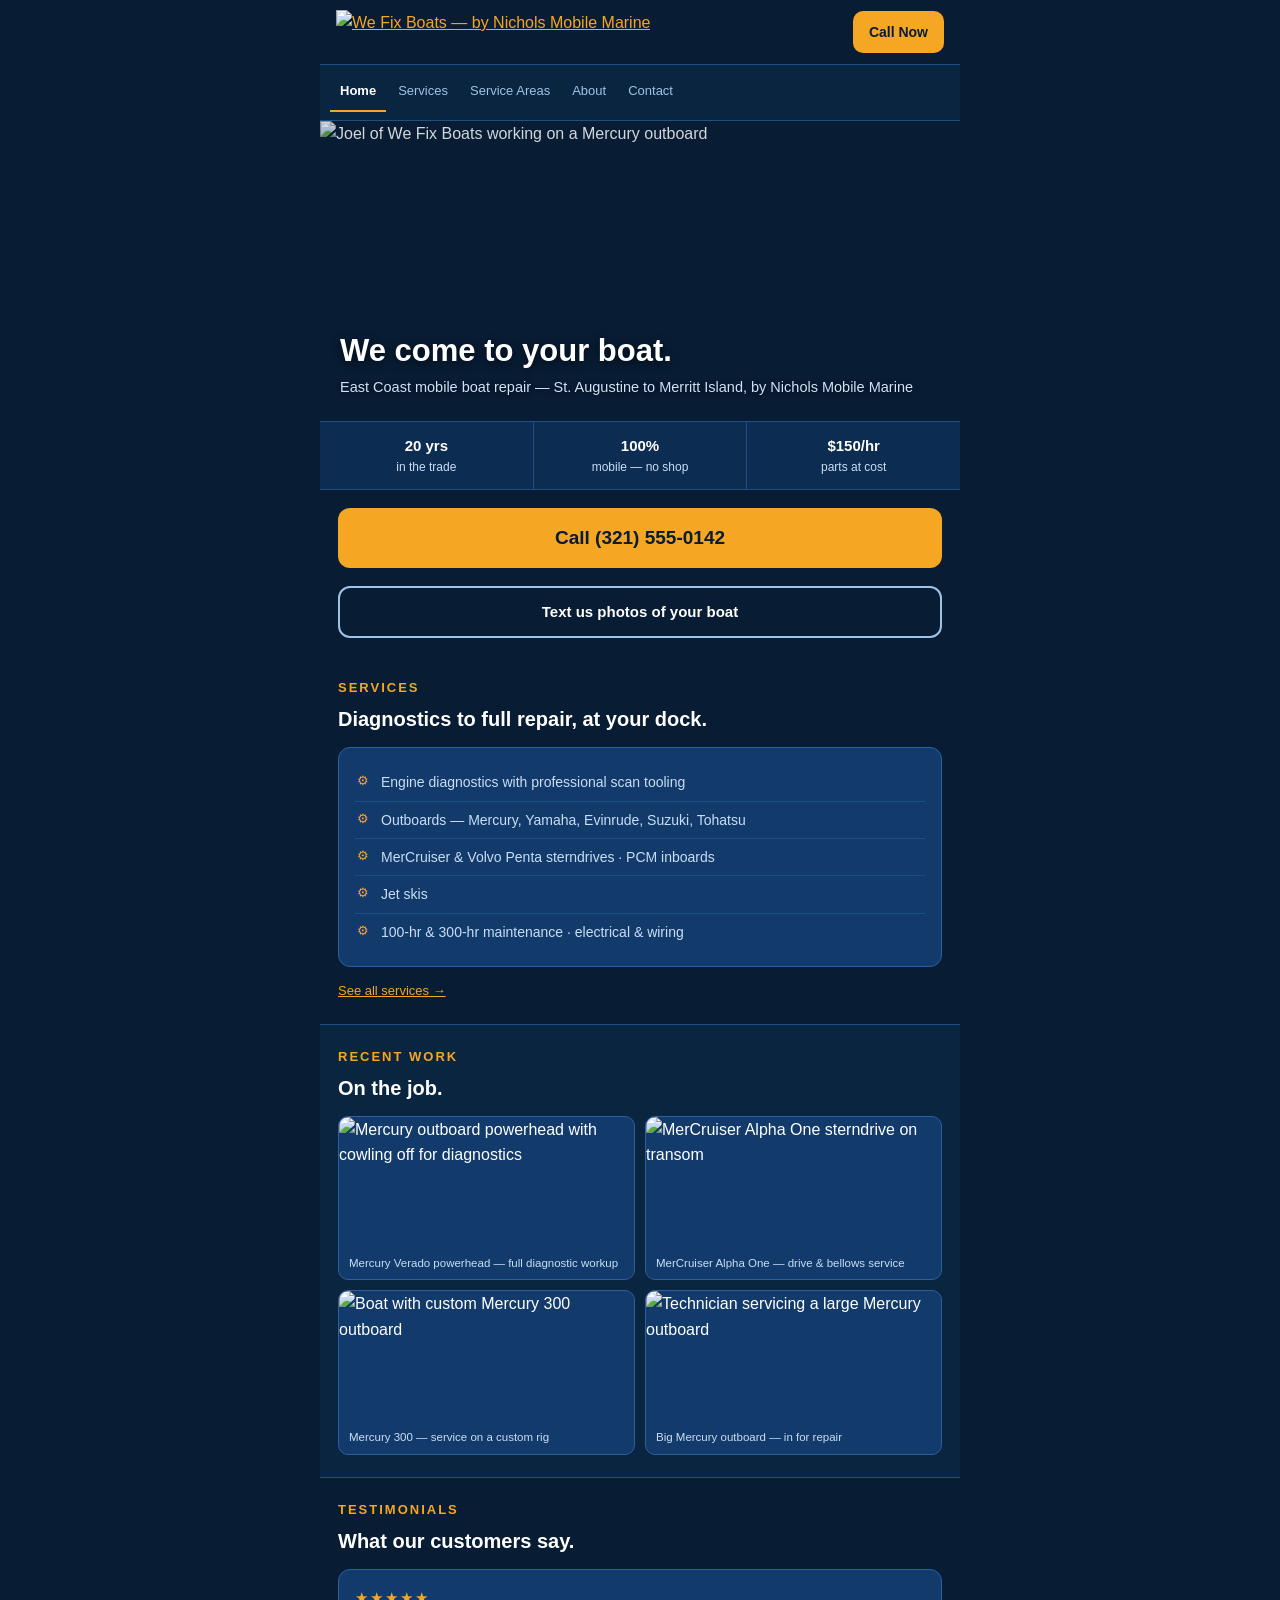
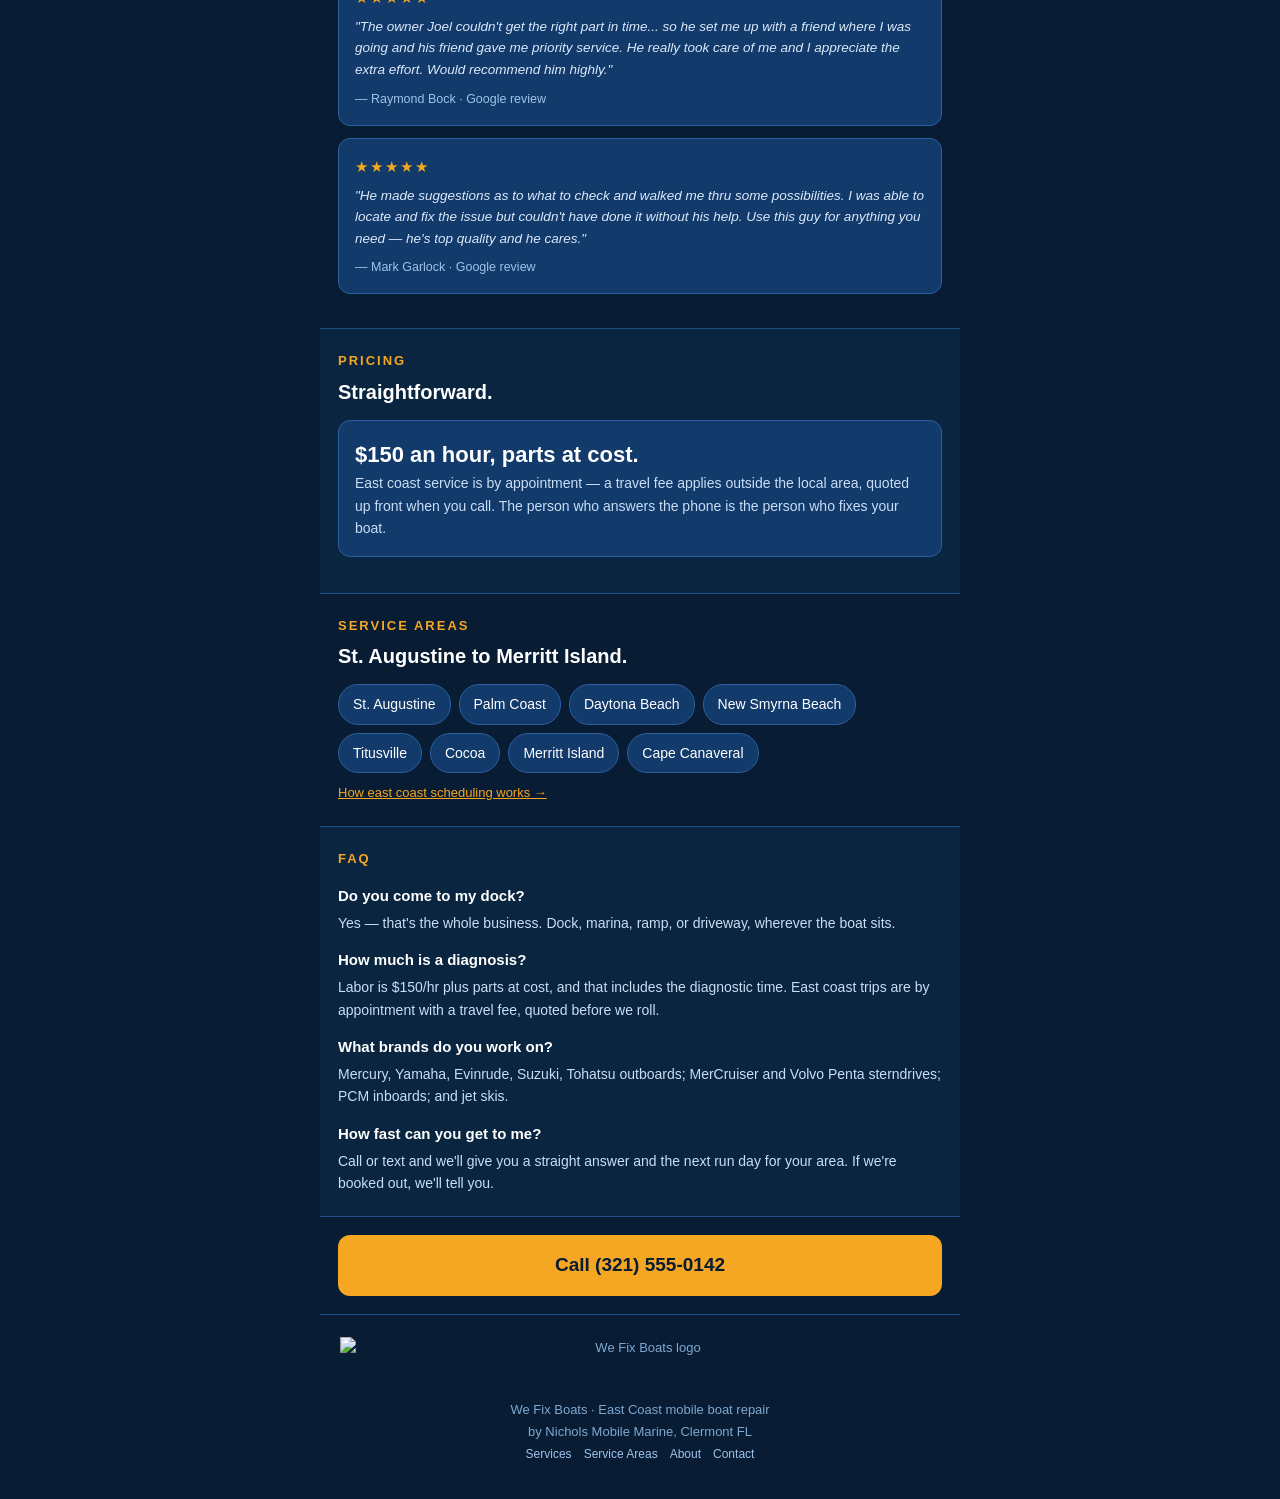
==== index.html @ afba1e7e "Add files via upload" ====
<!DOCTYPE html>
<html lang="en">
<head>
<meta charset="UTF-8">
<meta name="viewport" content="width=device-width, initial-scale=1.0">
<title>Mobile Boat Mechanic — St. Augustine to Merritt Island FL | We Fix Boats</title>
<meta name="description" content="We Fix Boats: mobile boat repair from St. Augustine to Merritt Island, FL. Outboards, sterndrives, jet skis — we come to your dock. $150/hr, parts at cost.">
<link rel="stylesheet" href="styles.css">
</head>
<body>
<div class="wrap">
<nav class="top"><a class="brand" href="index.html"><img src="img/logo.png" alt="We Fix Boats — by Nichols Mobile Marine"></a><a class="call" href="tel:+13215550142">Call Now</a></nav>
<nav class="links"><a class="active" href="index.html">Home</a><a href="services.html">Services</a><a href="service-areas.html">Service Areas</a><a href="about.html">About</a><a href="contact.html">Contact</a></nav>

<div class="hero-photo">
<img src="img/hero-joel-mercury.jpg" alt="Joel of We Fix Boats working on a Mercury outboard">
<div class="hero-overlay">
<h1>We come to your boat.</h1>
<div class="sub">East Coast mobile boat repair — St. Augustine to Merritt Island, by Nichols Mobile Marine</div>
</div>
</div>

<div class="trustbar">
<div><b>20 yrs</b>in the trade</div>
<div><b>100%</b>mobile — no shop</div>
<div><b>$150/hr</b>parts at cost</div>
</div>

<!-- PLACEHOLDER PHONE: (321) 555-0142 — replace with Joel's real second number -->
<a class="callbtn" href="tel:+13215550142">Call (321) 555-0142</a>
<a class="textbtn" href="sms:+13215550142">Text us photos of your boat</a>

<section>
<h2>Services</h2>
<div class="lede">Diagnostics to full repair, at your dock.</div>
<div class="card"><ul>
<li>Engine diagnostics with professional scan tooling</li>
<li>Outboards — Mercury, Yamaha, Evinrude, Suzuki, Tohatsu</li>
<li>MerCruiser &amp; Volvo Penta sterndrives · PCM inboards</li>
<li>Jet skis</li>
<li>100-hr &amp; 300-hr maintenance · electrical &amp; wiring</li>
</ul></div>
<p class="muted"><a href="services.html">See all services →</a></p>
</section>

<section class="alt">
<h2>Recent work</h2>
<div class="lede">On the job.</div>
<div class="gallery">
<figure><img src="img/mercury-powerhead.jpg" alt="Mercury outboard powerhead with cowling off for diagnostics"><figcaption>Mercury Verado powerhead — full diagnostic workup</figcaption></figure>
<figure><img src="img/mercruiser-transom.jpg" alt="MerCruiser Alpha One sterndrive on transom"><figcaption>MerCruiser Alpha One — drive &amp; bellows service</figcaption></figure>
<figure><img src="img/captain-america-300.jpg" alt="Boat with custom Mercury 300 outboard"><figcaption>Mercury 300 — service on a custom rig</figcaption></figure>
<figure><img src="img/hero-joel-mercury.jpg" alt="Technician servicing a large Mercury outboard"><figcaption>Big Mercury outboard — in for repair</figcaption></figure>
</div>
</section>

<section>
<h2>Testimonials</h2>
<div class="lede">What our customers say.</div>
<div class="review"><div class="stars">★★★★★</div><p>"The owner Joel couldn't get the right part in time... so he set me up with a friend where I was going and his friend gave me priority service. He really took care of me and I appreciate the extra effort. Would recommend him highly."</p><div class="who">— Raymond Bock · Google review</div></div>
<div class="review"><div class="stars">★★★★★</div><p>"He made suggestions as to what to check and walked me thru some possibilities. I was able to locate and fix the issue but couldn't have done it without his help. Use this guy for anything you need — he's top quality and he cares."</p><div class="who">— Mark Garlock · Google review</div></div>
</section>

<section class="alt">
<h2>Pricing</h2>
<div class="lede">Straightforward.</div>
<div class="card price"><div class="big">$150 an hour, parts at cost.</div>
<p>East coast service is by appointment — a travel fee applies outside the local area, quoted up front when you call. The person who answers the phone is the person who fixes your boat.</p></div>
</section>

<section>
<h2>Service areas</h2>
<div class="lede">St. Augustine to Merritt Island.</div>
<div class="chips">
<span class="chip">St. Augustine</span><span class="chip">Palm Coast</span><span class="chip">Daytona Beach</span><span class="chip">New Smyrna Beach</span><span class="chip">Titusville</span><span class="chip">Cocoa</span><span class="chip">Merritt Island</span><span class="chip">Cape Canaveral</span>
</div>
<p class="muted" style="margin-top:10px;"><a href="service-areas.html">How east coast scheduling works →</a></p>
</section>

<section class="alt">
<h2>FAQ</h2>
<dl class="faq">
<dt>Do you come to my dock?</dt>
<dd>Yes — that's the whole business. Dock, marina, ramp, or driveway, wherever the boat sits.</dd>
<dt>How much is a diagnosis?</dt>
<dd>Labor is $150/hr plus parts at cost, and that includes the diagnostic time. East coast trips are by appointment with a travel fee, quoted before we roll.</dd>
<dt>What brands do you work on?</dt>
<dd>Mercury, Yamaha, Evinrude, Suzuki, Tohatsu outboards; MerCruiser and Volvo Penta sterndrives; PCM inboards; and jet skis.</dd>
<dt>How fast can you get to me?</dt>
<dd>Call or text and we'll give you a straight answer and the next run day for your area. If we're booked out, we'll tell you.</dd>
</dl>
</section>

<a class="callbtn" href="tel:+13215550142">Call (321) 555-0142</a>

<footer>
<img src="img/logo.png" alt="We Fix Boats logo" style="height:52px;margin:0 auto 10px;">
We Fix Boats · East Coast mobile boat repair<br>by Nichols Mobile Marine, Clermont FL<br>
<nav><a href="services.html">Services</a><a href="service-areas.html">Service Areas</a><a href="about.html">About</a><a href="contact.html">Contact</a></nav>
</footer>
</div>
</body>
</html>
---- styles.css ----
/* We Fix Boats — East Coast (v2: photo-forward, trust-driven) */
* { margin:0; padding:0; box-sizing:border-box; }
body { font-family:-apple-system,"Segoe UI",Roboto,Helvetica,Arial,sans-serif; background:#081c33; color:#fff; line-height:1.6; }
.wrap { max-width:640px; margin:0 auto; }
a { color:#f5a623; }
img { display:block; max-width:100%; }

/* Header */
nav.top { display:flex; align-items:center; justify-content:space-between; padding:10px 16px; border-bottom:1px solid #1e4e86; position:sticky; top:0; background:#081c33; z-index:10; }
nav.top .brand img { height:44px; width:auto; }
nav.top .call { background:#f5a623; color:#081c33; font-weight:800; font-size:14px; padding:10px 16px; border-radius:10px; text-decoration:none; }
nav.links { display:flex; gap:2px; padding:8px 10px; border-bottom:1px solid #1e4e86; overflow-x:auto; background:#0a2540; }
nav.links a { color:#9fc3e8; font-size:13px; text-decoration:none; padding:8px 10px; white-space:nowrap; }
nav.links a.active { color:#fff; font-weight:700; border-bottom:2px solid #f5a623; }

/* Photo hero */
.hero-photo { position:relative; }
.hero-photo img { width:100%; height:300px; object-fit:cover; }
.hero-overlay { position:absolute; inset:0; background:linear-gradient(180deg,rgba(8,28,51,.15) 0%,rgba(8,28,51,.88) 100%); display:flex; flex-direction:column; justify-content:flex-end; padding:22px 20px; }
.hero-overlay h1 { font-size:31px; line-height:1.2; text-shadow:0 2px 8px rgba(0,0,0,.6); }
.hero-overlay .sub { color:#cfe3f8; font-size:14.5px; margin-top:6px; text-shadow:0 1px 4px rgba(0,0,0,.6); }

/* Trust bar */
.trustbar { display:flex; background:#0d2c52; border-top:1px solid #1e4e86; border-bottom:1px solid #1e4e86; }
.trustbar div { flex:1; text-align:center; padding:12px 4px; font-size:12px; color:#c9def5; border-right:1px solid #1e4e86; }
.trustbar div:last-child { border-right:none; }
.trustbar b { display:block; font-size:15px; color:#fff; }

/* CTAs */
.callbtn { display:block; background:#f5a623; color:#081c33; font-weight:800; font-size:19px; text-align:center; padding:15px; margin:18px; border-radius:12px; text-decoration:none; }
.textbtn { display:block; border:2px solid #9fc3e8; color:#fff; font-weight:700; font-size:15px; text-align:center; padding:12px; margin:0 18px 18px; border-radius:12px; text-decoration:none; }

/* Sections */
section { padding:22px 18px; }
section.alt { background:#0a2540; border-top:1px solid #1e4e86; border-bottom:1px solid #1e4e86; }
section h2 { font-size:13px; color:#f5a623; margin-bottom:4px; letter-spacing:2px; text-transform:uppercase; }
section .lede { font-size:20px; font-weight:700; margin-bottom:12px; }
.card { background:#123a6b; border:1px solid #2c5f9e; border-radius:12px; padding:16px; margin-bottom:14px; }
.card h3 { color:#fff; font-size:16px; margin-bottom:6px; }
.card p, .card li { color:#c9def5; font-size:14px; }
.card ul { list-style:none; }
.card li { padding:7px 0 7px 26px; border-bottom:1px solid #1e4e86; position:relative; }
.card li:last-child { border-bottom:none; }
.card li::before { content:"⚙"; position:absolute; left:2px; color:#f5a623; font-size:13px; }

/* Gallery */
.gallery { display:grid; grid-template-columns:1fr 1fr; gap:10px; }
.gallery figure { background:#123a6b; border:1px solid #2c5f9e; border-radius:10px; overflow:hidden; }
.gallery img { width:100%; height:130px; object-fit:cover; }
.gallery figcaption { font-size:11.5px; color:#c9def5; padding:8px 10px; line-height:1.45; }

/* Testimonials */
.review { background:#123a6b; border:1px solid #2c5f9e; border-radius:12px; padding:16px; margin-bottom:12px; }
.review .stars { color:#f5a623; font-size:15px; letter-spacing:2px; margin-bottom:6px; }
.review p { font-size:13.5px; color:#dbe9fa; font-style:italic; }
.review .who { margin-top:8px; font-size:12.5px; color:#9fc3e8; font-style:normal; }

/* Pricing */
.price .big { font-size:22px; font-weight:800; }
.muted { color:#9fc3e8; font-size:13px; }
.chips { display:flex; flex-wrap:wrap; gap:8px; margin-top:8px; }
.chip { background:#123a6b; border:1px solid #2c5f9e; padding:8px 14px; border-radius:20px; font-size:14px; }
.town { background:#123a6b; border:1px solid #2c5f9e; border-radius:12px; padding:14px 16px; margin-bottom:12px; }
.town h3 { color:#fff; font-size:16px; margin-bottom:4px; }
.town p { color:#c9def5; font-size:13.5px; }
.faq dt { font-weight:700; font-size:15px; margin-top:14px; }
.faq dd { color:#c9def5; font-size:14px; margin-top:4px; }
header.page { text-align:center; padding:28px 20px 18px; }
header.page h1 { font-size:28px; line-height:1.25; }
header.page .sub { color:#9fc3e8; font-size:14px; margin-top:8px; }
footer { text-align:center; padding:22px 20px 34px; color:#7fa8d0; font-size:13px; border-top:1px solid #1e4e86; line-height:1.7; }
footer nav a { color:#9fc3e8; font-size:12px; margin:0 6px; text-decoration:none; }
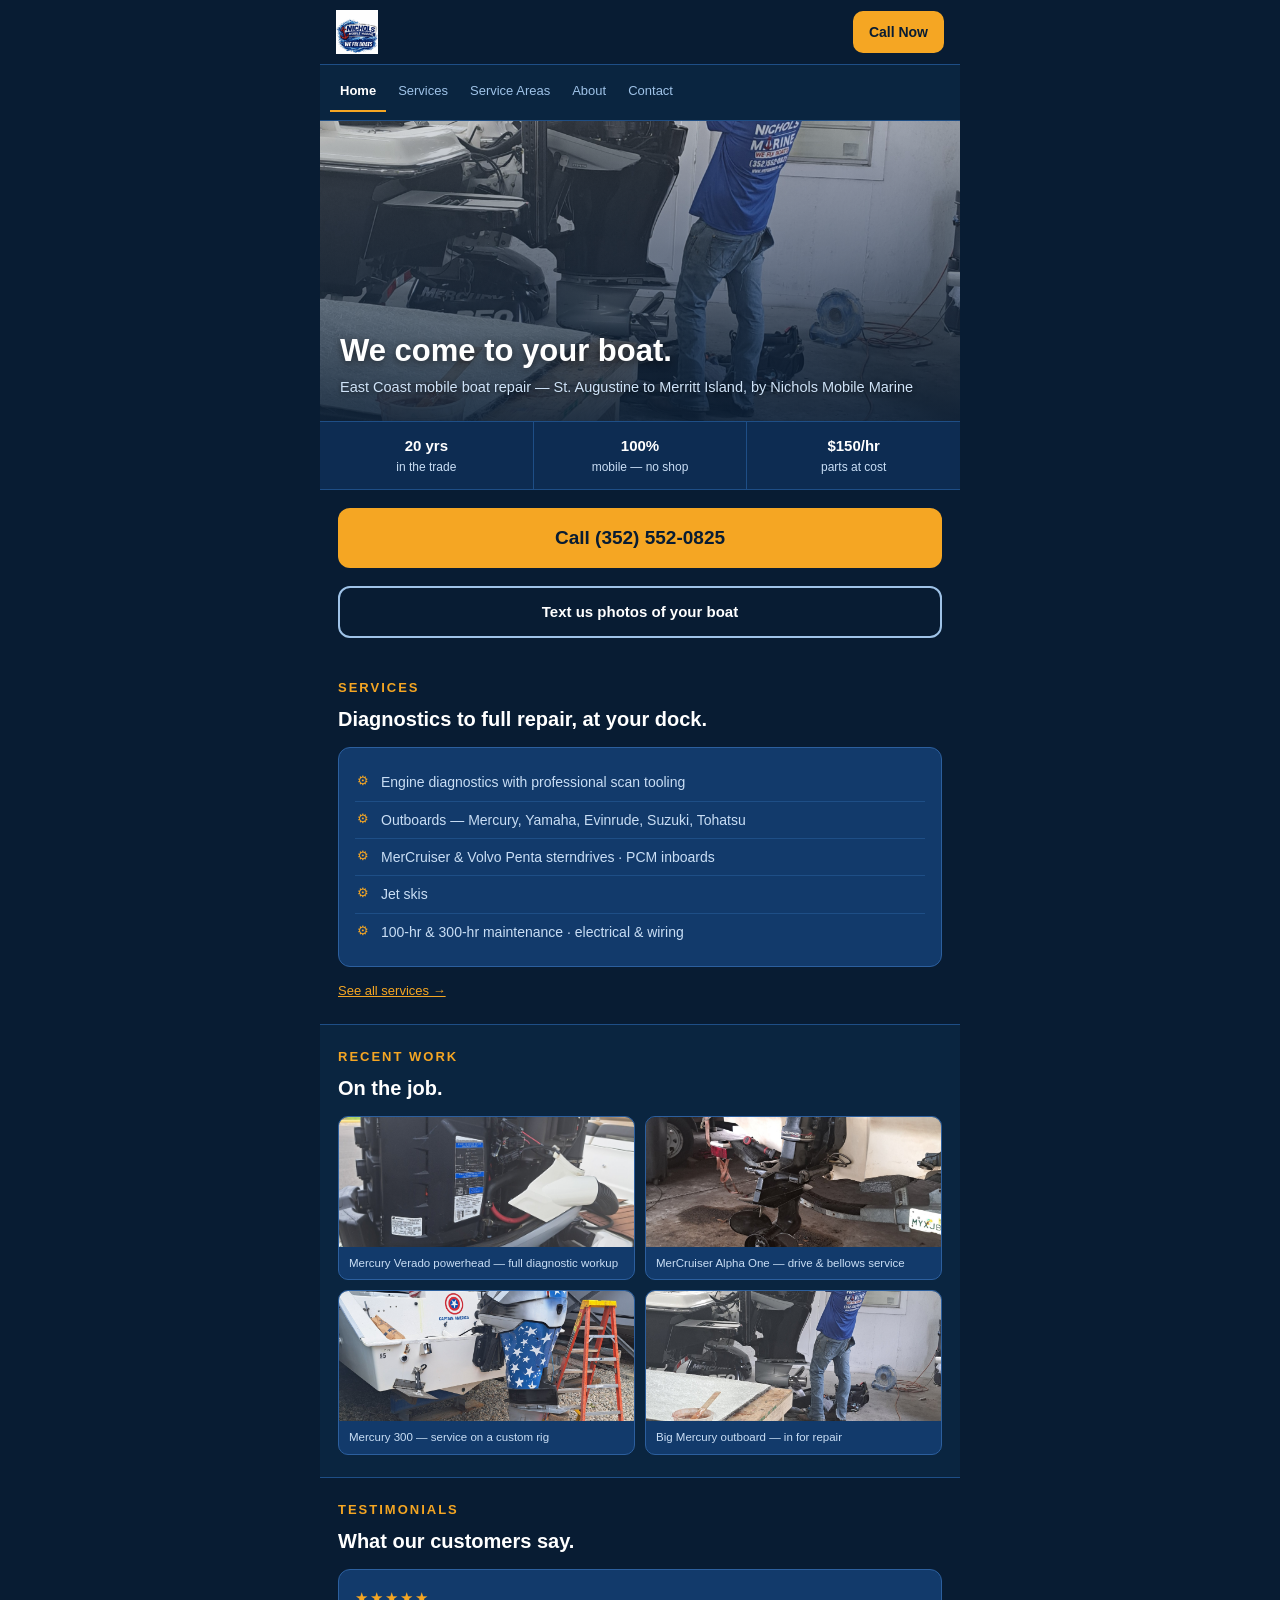
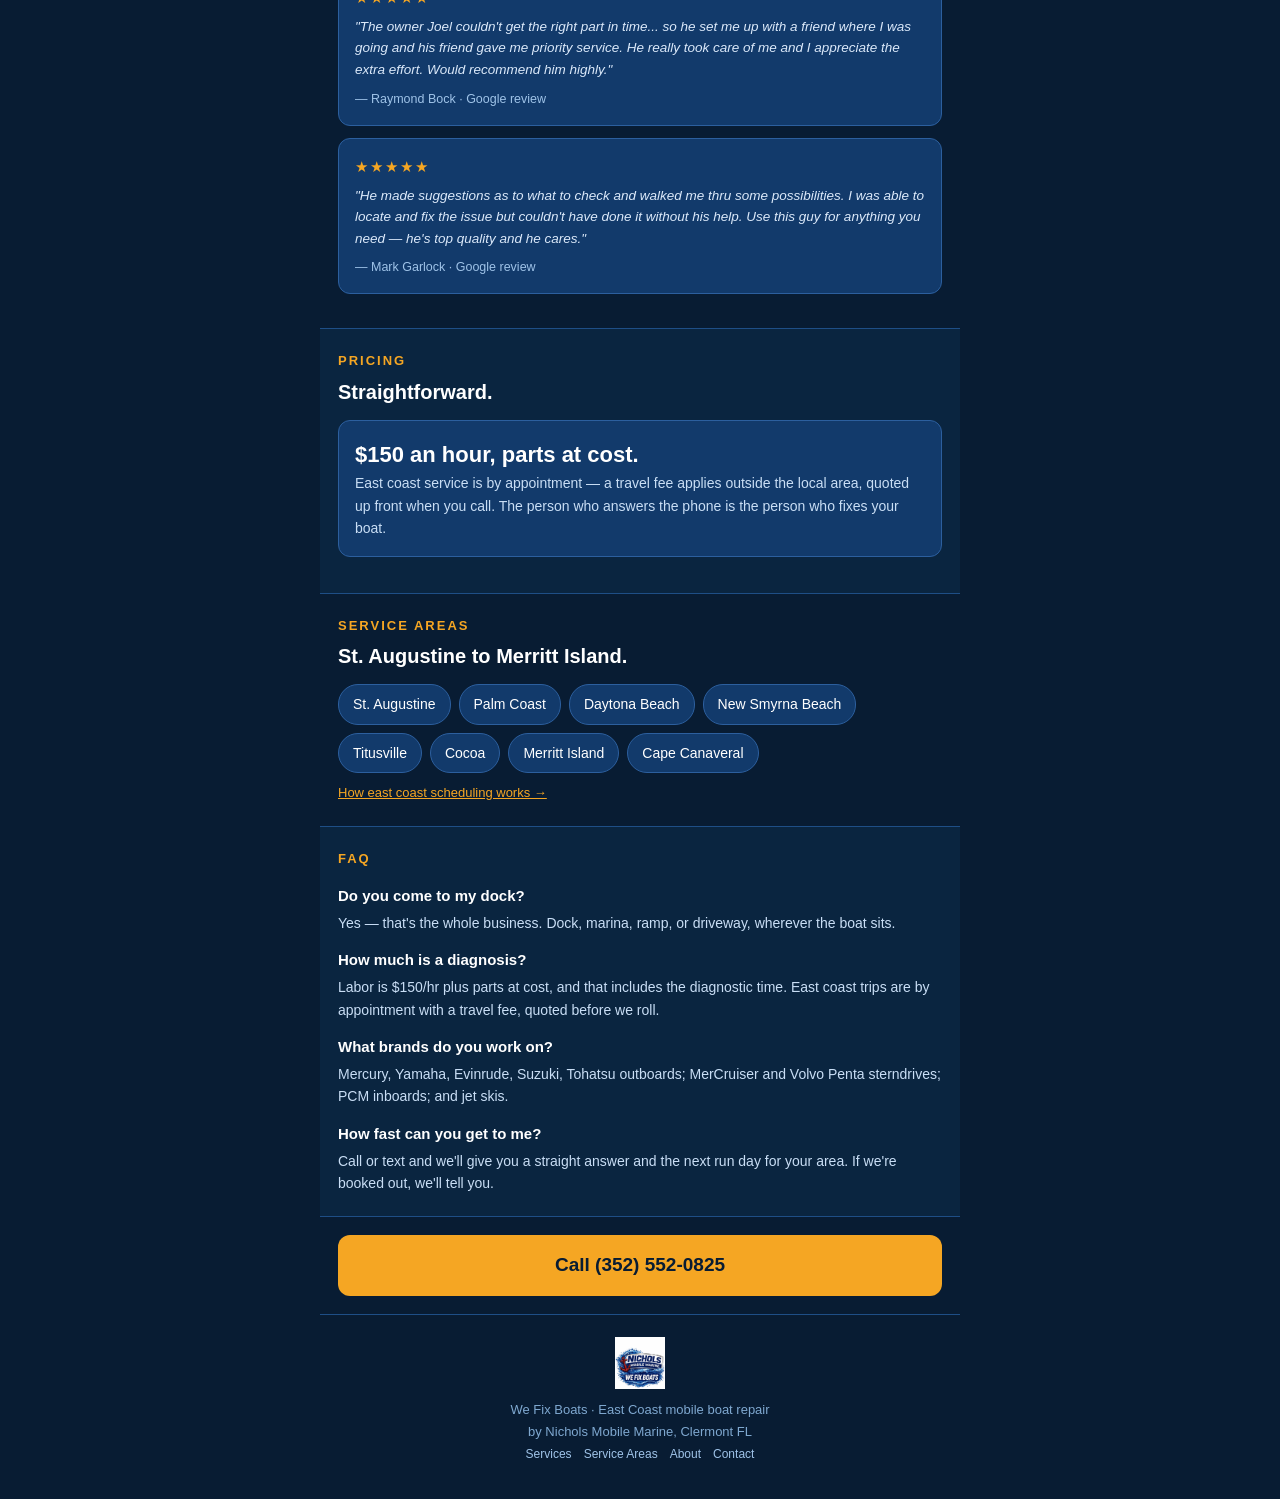
==== commit 2f88cfbd: "SEO/technical: real phone number, canonicals, robots.txt, sitemap.xml, JSON-LD LocalBusiness" ====
--- a/index.html
+++ b/index.html
@@ -5,11 +5,52 @@
 <meta name="viewport" content="width=device-width, initial-scale=1.0">
 <title>Mobile Boat Mechanic — St. Augustine to Merritt Island FL | We Fix Boats</title>
 <meta name="description" content="We Fix Boats: mobile boat repair from St. Augustine to Merritt Island, FL. Outboards, sterndrives, jet skis — we come to your dock. $150/hr, parts at cost.">
+<link rel="canonical" href="https://wefixboats.github.io/we-fix-boats-east-coast/">
+<script type="application/ld+json">
+{
+  "@context": "https://schema.org",
+  "@type": "ProfessionalService",
+  "name": "We Fix Boats by Nichols Mobile Marine",
+  "url": "https://wefixboats.github.io/we-fix-boats-east-coast/",
+  "telephone": "+13525520825",
+  "description": "Mobile boat repair on Florida's east coast, from St. Augustine to Merritt Island. Engine diagnostics, outboard repair, sterndrive and inboard service, jet ski repair, scheduled maintenance, and marine electrical — we come to your dock, marina, or driveway. $150/hr, parts at cost.",
+  "areaServed": [
+    {"@type": "City", "name": "St. Augustine"},
+    {"@type": "City", "name": "Palm Coast"},
+    {"@type": "City", "name": "Daytona Beach"},
+    {"@type": "City", "name": "New Smyrna Beach"},
+    {"@type": "City", "name": "Titusville"},
+    {"@type": "City", "name": "Cocoa"},
+    {"@type": "City", "name": "Merritt Island"},
+    {"@type": "City", "name": "Cape Canaveral"}
+  ],
+  "openingHoursSpecification": {
+    "@type": "OpeningHoursSpecification",
+    "dayOfWeek": ["Monday", "Tuesday", "Wednesday", "Thursday", "Friday"],
+    "opens": "08:00",
+    "closes": "18:00"
+  },
+  "parentOrganization": {
+    "@type": "Organization",
+    "name": "Nichols Mobile Marine",
+    "url": "https://nicholsmobilemarine.com/",
+    "telephone": "+13525520825"
+  },
+  "makesOffer": [
+    {"@type": "Offer", "itemOffered": {"@type": "Service", "name": "Marine engine diagnostics"}},
+    {"@type": "Offer", "itemOffered": {"@type": "Service", "name": "Outboard motor repair — Mercury, Yamaha, Evinrude, Suzuki, Tohatsu"}},
+    {"@type": "Offer", "itemOffered": {"@type": "Service", "name": "Sterndrive and inboard service — MerCruiser, Volvo Penta, PCM"}},
+    {"@type": "Offer", "itemOffered": {"@type": "Service", "name": "Jet ski repair"}},
+    {"@type": "Offer", "itemOffered": {"@type": "Service", "name": "100-hour and 300-hour maintenance"}},
+    {"@type": "Offer", "itemOffered": {"@type": "Service", "name": "Marine electrical repair"}}
+  ]
+}
+</script>
 <link rel="stylesheet" href="styles.css">
 </head>
 <body>
 <div class="wrap">
-<nav class="top"><a class="brand" href="index.html"><img src="img/logo.png" alt="We Fix Boats — by Nichols Mobile Marine"></a><a class="call" href="tel:+13215550142">Call Now</a></nav>
+<nav class="top"><a class="brand" href="index.html"><img src="img/logo.png" alt="We Fix Boats — by Nichols Mobile Marine"></a><a class="call" href="tel:+13525520825">Call Now</a></nav>
 <nav class="links"><a class="active" href="index.html">Home</a><a href="services.html">Services</a><a href="service-areas.html">Service Areas</a><a href="about.html">About</a><a href="contact.html">Contact</a></nav>
 
 <div class="hero-photo">
@@ -26,9 +67,8 @@
 <div><b>$150/hr</b>parts at cost</div>
 </div>
 
-<!-- PLACEHOLDER PHONE: (321) 555-0142 — replace with Joel's real second number -->
-<a class="callbtn" href="tel:+13215550142">Call (321) 555-0142</a>
-<a class="textbtn" href="sms:+13215550142">Text us photos of your boat</a>
+<a class="callbtn" href="tel:+13525520825">Call (352) 552-0825</a>
+<a class="textbtn" href="sms:+13525520825">Text us photos of your boat</a>
 
 <section>
 <h2>Services</h2>
@@ -91,7 +131,7 @@
 </dl>
 </section>
 
-<a class="callbtn" href="tel:+13215550142">Call (321) 555-0142</a>
+<a class="callbtn" href="tel:+13525520825">Call (352) 552-0825</a>
 
 <footer>
 <img src="img/logo.png" alt="We Fix Boats logo" style="height:52px;margin:0 auto 10px;">
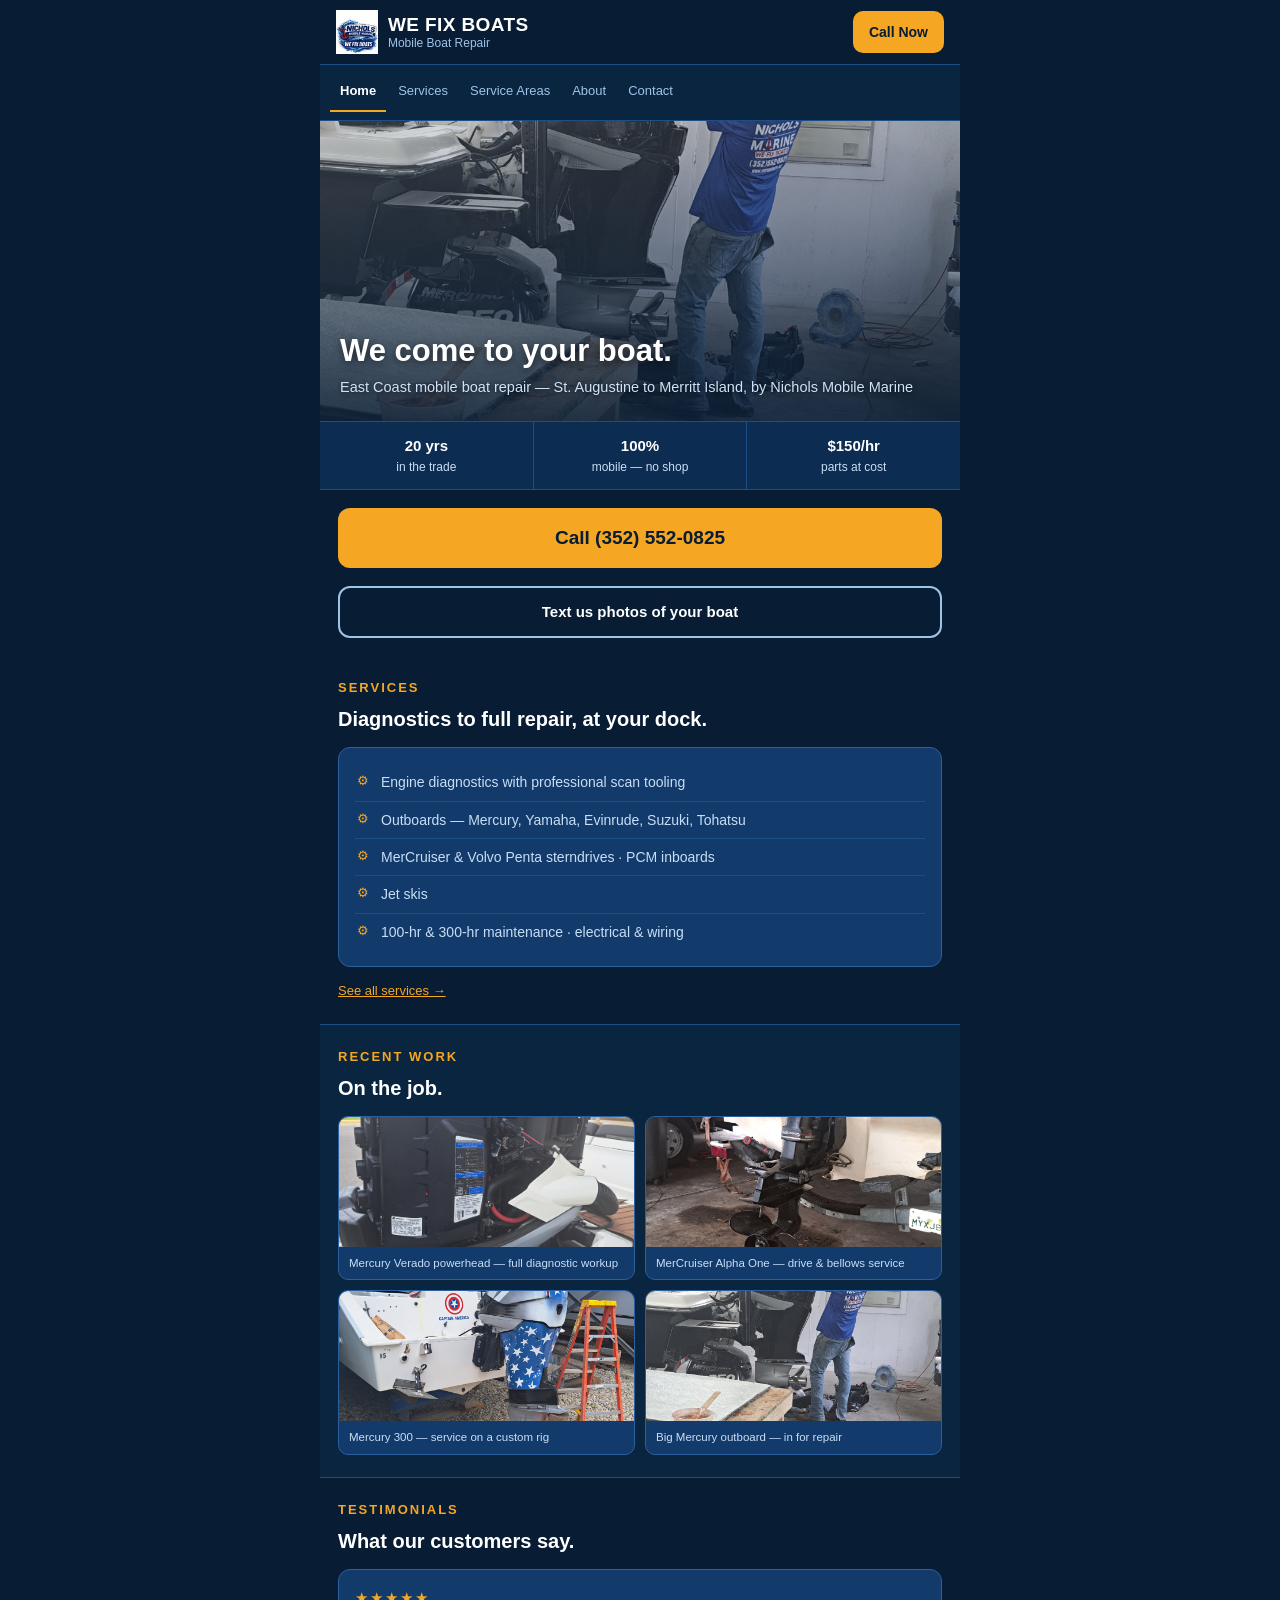
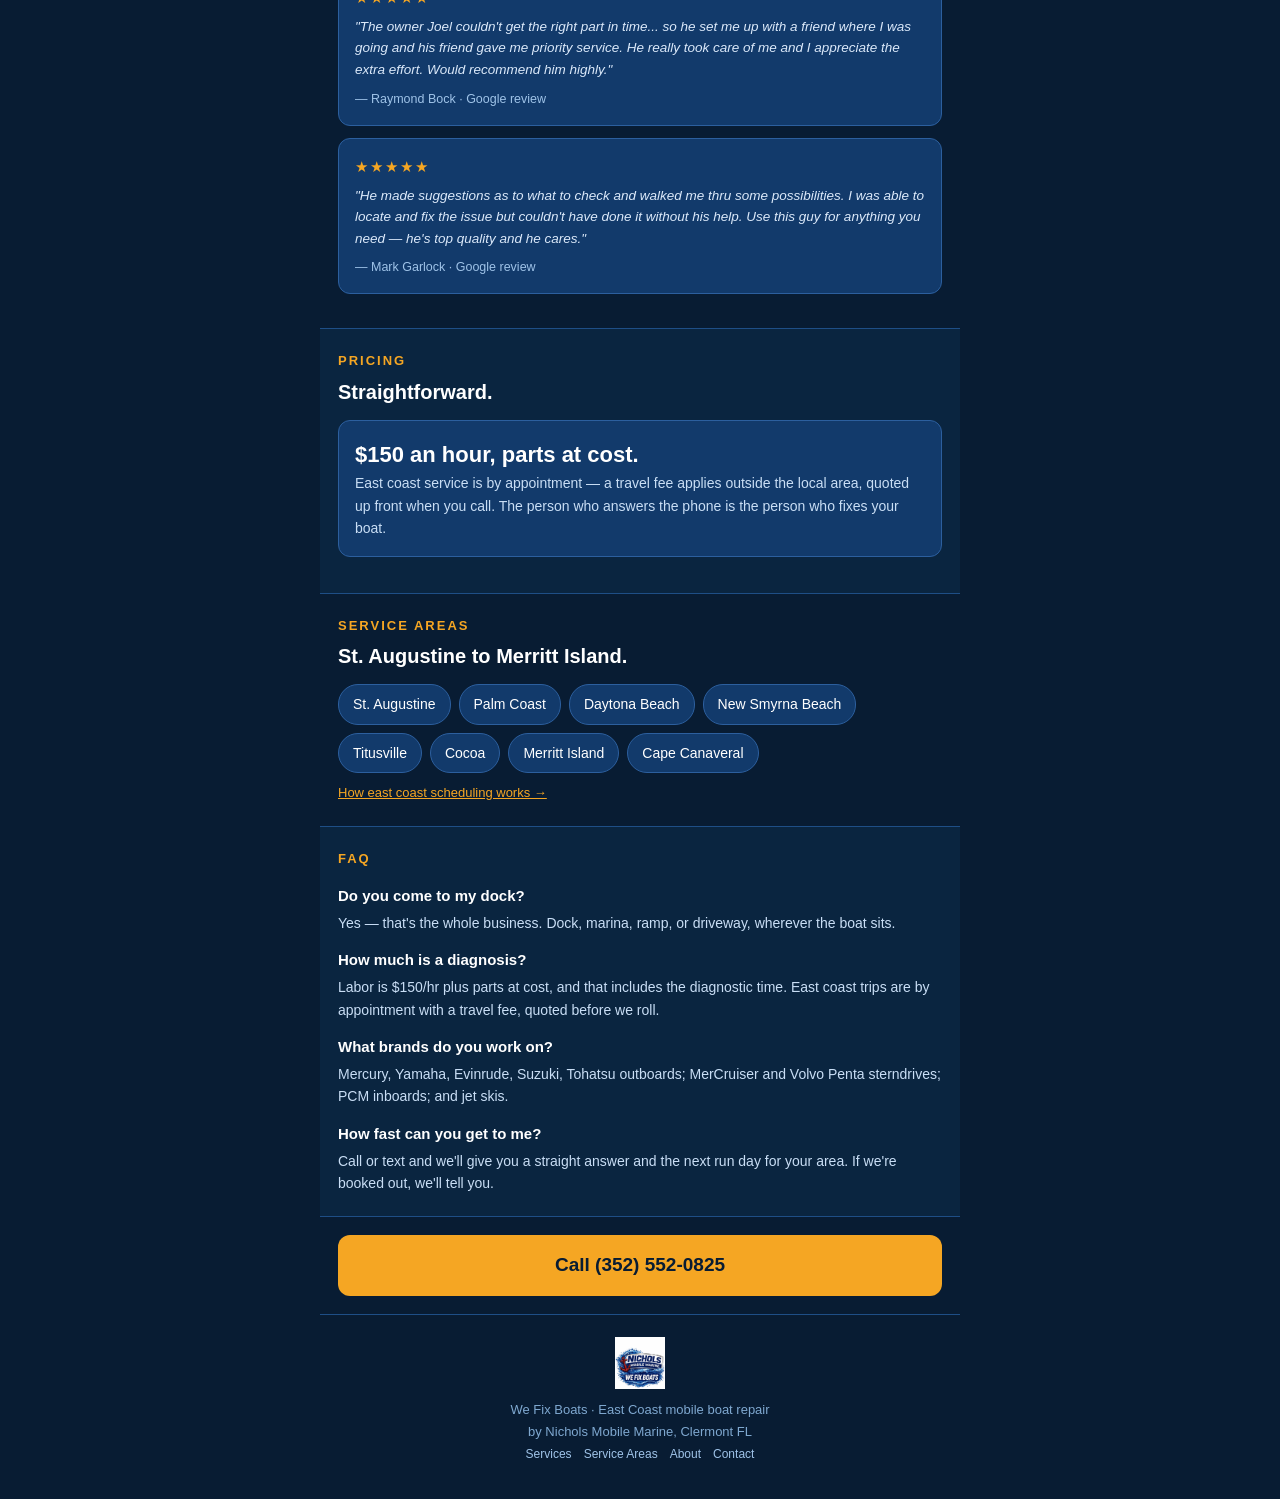
==== commit 1fedaef1: "Show WE FIX BOATS as visible text in header with Mobile Boat Repair tagline (all 5 pages)" ====
--- a/index.html
+++ b/index.html
@@ -50,7 +50,7 @@
 </head>
 <body>
 <div class="wrap">
-<nav class="top"><a class="brand" href="index.html"><img src="img/logo.png" alt="We Fix Boats — by Nichols Mobile Marine"></a><a class="call" href="tel:+13525520825">Call Now</a></nav>
+<nav class="top"><a class="brand" href="index.html"><img src="img/logo.png" alt="We Fix Boats — by Nichols Mobile Marine"><span class="brand-text"><span class="brand-name">WE FIX BOATS</span><span class="brand-tag">Mobile Boat Repair</span></span></a><a class="call" href="tel:+13525520825">Call Now</a></nav>
 <nav class="links"><a class="active" href="index.html">Home</a><a href="services.html">Services</a><a href="service-areas.html">Service Areas</a><a href="about.html">About</a><a href="contact.html">Contact</a></nav>
 
 <div class="hero-photo">
--- a/styles.css
+++ b/styles.css
@@ -8,6 +8,18 @@
 /* Header */
 nav.top { display:flex; align-items:center; justify-content:space-between; padding:10px 16px; border-bottom:1px solid #1e4e86; position:sticky; top:0; background:#081c33; z-index:10; }
 nav.top .brand img { height:44px; width:auto; }
+nav.top .brand { display:flex; align-items:center; gap:10px; text-decoration:none; min-width:0; }
+nav.top .brand-text { display:flex; flex-direction:column; line-height:1.25; min-width:0; }
+nav.top .brand-name { color:#fff; font-weight:800; font-size:19px; letter-spacing:.4px; white-space:nowrap; }
+nav.top .brand-tag { color:#9fc3e8; font-size:12px; white-space:nowrap; }
+@media (max-width:560px) {
+  nav.top { padding:8px 12px; }
+  nav.top .brand img { height:38px; }
+  nav.top .brand { gap:8px; }
+  nav.top .brand-name { font-size:14px; }
+  nav.top .brand-tag { font-size:10px; }
+  nav.top .call { font-size:13px; padding:9px 12px; }
+}
 nav.top .call { background:#f5a623; color:#081c33; font-weight:800; font-size:14px; padding:10px 16px; border-radius:10px; text-decoration:none; }
 nav.links { display:flex; gap:2px; padding:8px 10px; border-bottom:1px solid #1e4e86; overflow-x:auto; background:#0a2540; }
 nav.links a { color:#9fc3e8; font-size:13px; text-decoration:none; padding:8px 10px; white-space:nowrap; }
